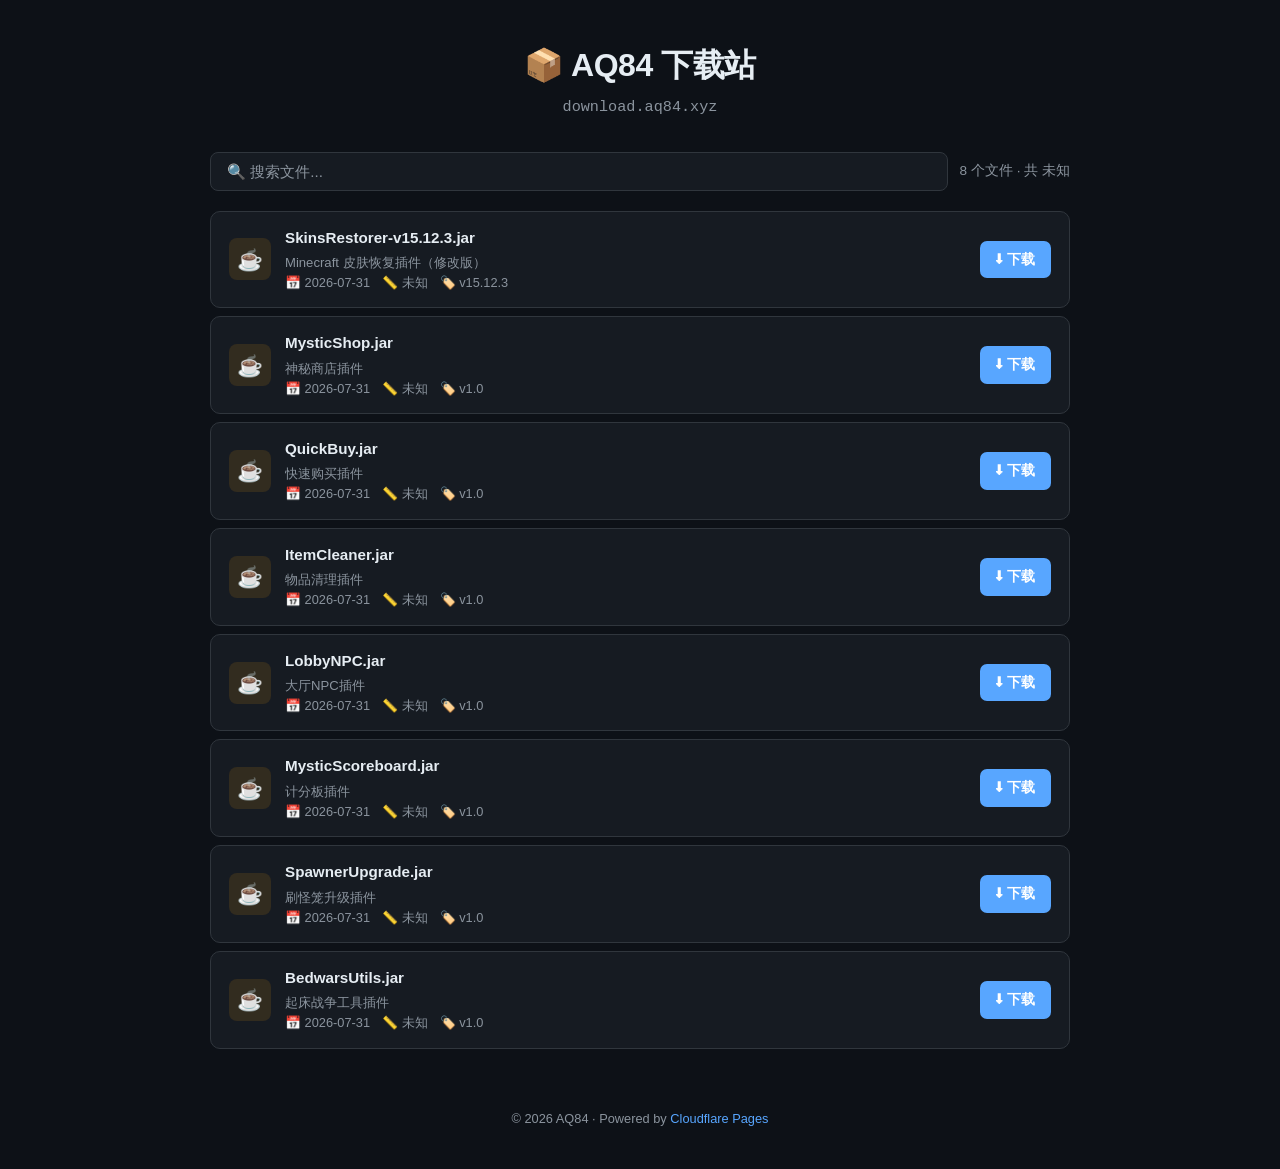
==== index.html @ c32b6245 "初始化 AQ84 下载站 - Cloudflare Pages 纯静态" ====
<!DOCTYPE html>
<html lang="zh-CN">
<head>
    <meta charset="UTF-8">
    <meta name="viewport" content="width=device-width, initial-scale=1.0">
    <title>AQ84 Download</title>
    <link rel="stylesheet" href="style.css">
</head>
<body>
    <div class="container">
        <header>
            <h1>📦 AQ84 下载站</h1>
            <p class="subtitle">download.aq84.xyz</p>
        </header>

        <div class="toolbar">
            <input type="text" id="search" placeholder="🔍 搜索文件..." autocomplete="off">
            <div class="stats">
                <span id="fileCount">0</span> 个文件 · 共 <span id="totalSize">0</span>
            </div>
        </div>

        <div id="fileList" class="file-list">
            <div class="loading">加载中...</div>
        </div>

        <footer>
            <p>© 2026 AQ84 · Powered by <a href="https://pages.cloudflare.com" target="_blank">Cloudflare Pages</a></p>
        </footer>
    </div>

    <script src="app.js"></script>
</body>
</html>
---- style.css ----
* {
    margin: 0;
    padding: 0;
    box-sizing: border-box;
}

:root {
    --bg: #0d1117;
    --bg-card: #161b22;
    --bg-hover: #1c2333;
    --border: #30363d;
    --text: #e6edf3;
    --text-dim: #8b949e;
    --accent: #58a6ff;
    --accent-hover: #79c0ff;
    --danger: #f85149;
    --green: #3fb950;
    --orange: #d2991d;
}

body {
    font-family: -apple-system, BlinkMacSystemFont, "Segoe UI", Roboto, "Helvetica Neue", Arial, "Noto Sans SC", sans-serif;
    background: var(--bg);
    color: var(--text);
    min-height: 100vh;
    line-height: 1.6;
}

.container {
    max-width: 900px;
    margin: 0 auto;
    padding: 40px 20px 20px;
}

/* Header */
header {
    text-align: center;
    margin-bottom: 32px;
}

header h1 {
    font-size: 2rem;
    font-weight: 700;
    margin-bottom: 4px;
    letter-spacing: -0.5px;
}

.subtitle {
    color: var(--text-dim);
    font-size: 0.95rem;
    font-family: "SF Mono", "Fira Code", "Consolas", monospace;
}

/* Toolbar */
.toolbar {
    display: flex;
    gap: 12px;
    margin-bottom: 20px;
    align-items: center;
    flex-wrap: wrap;
}

#search {
    flex: 1;
    min-width: 200px;
    padding: 10px 16px;
    background: var(--bg-card);
    border: 1px solid var(--border);
    border-radius: 8px;
    color: var(--text);
    font-size: 0.95rem;
    outline: none;
    transition: border-color 0.2s;
}

#search:focus {
    border-color: var(--accent);
}

#search::placeholder {
    color: var(--text-dim);
}

.stats {
    color: var(--text-dim);
    font-size: 0.85rem;
    white-space: nowrap;
}

/* File List */
.file-list {
    display: flex;
    flex-direction: column;
    gap: 8px;
}

.loading, .empty {
    text-align: center;
    padding: 60px 20px;
    color: var(--text-dim);
    font-size: 1rem;
}

/* File Card */
.file-card {
    display: flex;
    align-items: center;
    gap: 14px;
    padding: 14px 18px;
    background: var(--bg-card);
    border: 1px solid var(--border);
    border-radius: 10px;
    transition: all 0.15s ease;
    text-decoration: none;
    color: var(--text);
}

.file-card:hover {
    background: var(--bg-hover);
    border-color: var(--accent);
    transform: translateX(2px);
}

.file-icon {
    width: 42px;
    height: 42px;
    border-radius: 8px;
    display: flex;
    align-items: center;
    justify-content: center;
    font-size: 1.3rem;
    flex-shrink: 0;
}

.file-icon.jar  { background: #f59e0b20; }
.file-icon.zip  { background: #8b5cf620; }
.file-icon.exe  { background: #3b82f620; }
.file-icon.pdf  { background: #ef444420; }
.file-icon.img  { background: #10b98120; }
.file-icon.other{ background: #6b728020; }

.file-info {
    flex: 1;
    min-width: 0;
}

.file-name {
    font-weight: 600;
    font-size: 0.95rem;
    white-space: nowrap;
    overflow: hidden;
    text-overflow: ellipsis;
    margin-bottom: 2px;
}

.file-meta {
    font-size: 0.8rem;
    color: var(--text-dim);
    display: flex;
    gap: 12px;
    flex-wrap: wrap;
}

.file-meta span {
    display: inline-flex;
    align-items: center;
    gap: 4px;
}

.file-desc {
    font-size: 0.82rem;
    color: var(--text-dim);
    margin-top: 2px;
    white-space: nowrap;
    overflow: hidden;
    text-overflow: ellipsis;
}

.dl-btn {
    display: inline-flex;
    align-items: center;
    gap: 6px;
    padding: 8px 16px;
    background: var(--accent);
    color: #fff;
    border: none;
    border-radius: 7px;
    font-size: 0.85rem;
    font-weight: 600;
    cursor: pointer;
    transition: all 0.15s ease;
    white-space: nowrap;
    flex-shrink: 0;
    text-decoration: none;
}

.dl-btn:hover {
    background: var(--accent-hover);
    transform: scale(1.03);
}

.dl-btn:active {
    transform: scale(0.97);
}

/* Responsive */
@media (max-width: 600px) {
    .container {
        padding: 20px 12px 12px;
    }
    header h1 {
        font-size: 1.5rem;
    }
    .file-card {
        padding: 12px 14px;
        gap: 10px;
    }
    .file-icon {
        width: 36px;
        height: 36px;
        font-size: 1.1rem;
    }
    .file-meta {
        gap: 8px;
        font-size: 0.75rem;
    }
    .dl-btn {
        padding: 6px 12px;
        font-size: 0.8rem;
    }
}

/* Footer */
footer {
    text-align: center;
    margin-top: 40px;
    padding: 20px;
    color: var(--text-dim);
    font-size: 0.8rem;
}

footer a {
    color: var(--accent);
    text-decoration: none;
}

footer a:hover {
    text-decoration: underline;
}

/* Copy link toast */
.toast {
    position: fixed;
    bottom: 24px;
    left: 50%;
    transform: translateX(-50%);
    background: var(--green);
    color: #fff;
    padding: 10px 24px;
    border-radius: 8px;
    font-size: 0.9rem;
    font-weight: 600;
    z-index: 1000;
    animation: toastIn 0.3s ease, toastOut 0.3s ease 2s forwards;
    pointer-events: none;
}

@keyframes toastIn {
    from { opacity: 0; transform: translateX(-50%) translateY(10px); }
    to   { opacity: 1; transform: translateX(-50%) translateY(0); }
}

@keyframes toastOut {
    from { opacity: 1; }
    to   { opacity: 0; }
}
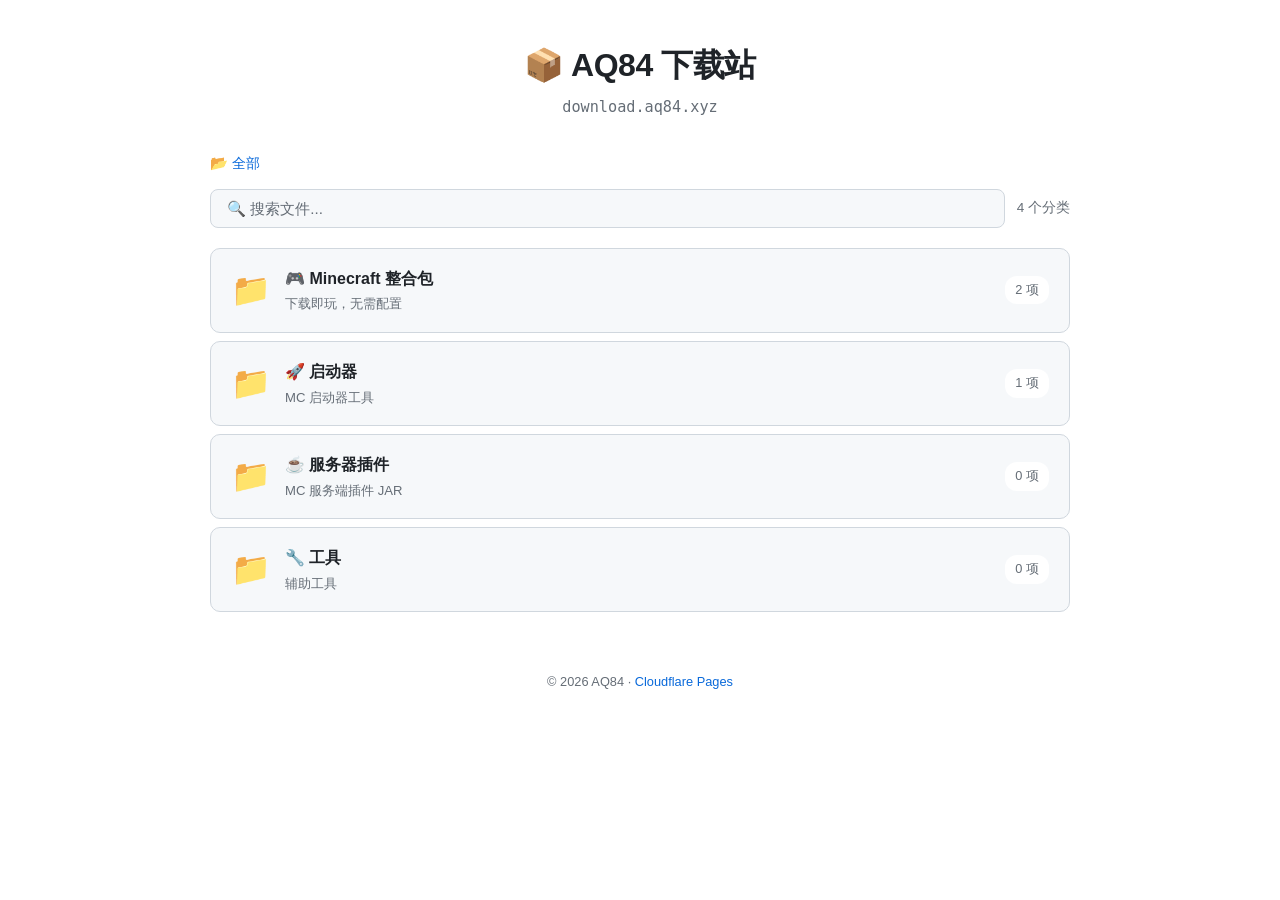
==== commit ad6193cd: "重构下载站：文件夹分类浏览 + 面包屑导航" ====
--- a/index.html
+++ b/index.html
@@ -13,22 +13,19 @@
             <p class="subtitle">download.aq84.xyz</p>
         </header>
 
+        <div id="breadcrumb" class="breadcrumb"></div>
+
         <div class="toolbar">
             <input type="text" id="search" placeholder="🔍 搜索文件..." autocomplete="off">
-            <div class="stats">
-                <span id="fileCount">0</span> 个文件 · 共 <span id="totalSize">0</span>
-            </div>
+            <span id="resultInfo" class="stats"></span>
         </div>
 
-        <div id="fileList" class="file-list">
-            <div class="loading">加载中...</div>
-        </div>
+        <div id="content"></div>
 
         <footer>
-            <p>© 2026 AQ84 · Powered by <a href="https://pages.cloudflare.com" target="_blank">Cloudflare Pages</a></p>
+            <p>© 2026 AQ84 · <a href="https://pages.cloudflare.com" target="_blank">Cloudflare Pages</a></p>
         </footer>
     </div>
-
     <script src="app.js"></script>
 </body>
 </html>
--- a/style.css
+++ b/style.css
@@ -5,17 +5,17 @@
 }
 
 :root {
-    --bg: #0d1117;
-    --bg-card: #161b22;
-    --bg-hover: #1c2333;
-    --border: #30363d;
-    --text: #e6edf3;
-    --text-dim: #8b949e;
-    --accent: #58a6ff;
-    --accent-hover: #79c0ff;
-    --danger: #f85149;
-    --green: #3fb950;
-    --orange: #d2991d;
+    --bg: #ffffff;
+    --bg-card: #f6f8fa;
+    --bg-hover: #eef0f4;
+    --border: #d0d7de;
+    --text: #1f2328;
+    --text-dim: #656d76;
+    --accent: #0969da;
+    --accent-hover: #0550ae;
+    --danger: #cf222e;
+    --green: #1a7f37;
+    --orange: #bf8700;
 }
 
 body {
@@ -203,6 +203,260 @@
     transform: scale(0.97);
 }
 
+/* Breadcrumb */
+.breadcrumb {
+    margin-bottom: 14px;
+    font-size: 0.9rem;
+    color: var(--text-dim);
+    min-height: 22px;
+}
+
+.bc-home, .bc-link {
+    color: var(--accent);
+    cursor: pointer;
+}
+.bc-link:hover { text-decoration: underline; }
+.bc-sep { margin: 0 6px; color: var(--text-dim); }
+.bc-current { color: var(--text); font-weight: 600; }
+
+/* Folder Cards */
+.folder-card {
+    display: flex;
+    align-items: center;
+    gap: 14px;
+    padding: 16px 20px;
+    background: var(--bg-card);
+    border: 1px solid var(--border);
+    border-radius: 10px;
+    margin-bottom: 8px;
+    cursor: pointer;
+    transition: all 0.15s;
+}
+.folder-card:hover {
+    border-color: var(--accent);
+    background: var(--bg-hover);
+    transform: translateX(2px);
+}
+.folder-icon { font-size: 2rem; }
+.folder-info { flex: 1; min-width: 0; }
+.folder-name { font-weight: 700; font-size: 1rem; margin-bottom: 2px; }
+.folder-desc { font-size: 0.82rem; color: var(--text-dim); white-space: nowrap; overflow: hidden; text-overflow: ellipsis; }
+.folder-count {
+    font-size: 0.8rem;
+    color: var(--text-dim);
+    background: var(--bg);
+    padding: 4px 10px;
+    border-radius: 12px;
+    flex-shrink: 0;
+}
+
+/* Section title */
+.section-title {
+    font-size: 0.85rem;
+    color: var(--text-dim);
+    text-transform: uppercase;
+    letter-spacing: 0.5px;
+    padding: 16px 0 8px 4px;
+}
+
+/* Package Card */
+.pkg-card {
+    background: var(--bg-card);
+    border: 1px solid var(--border);
+    border-radius: 10px;
+    margin-bottom: 8px;
+    overflow: hidden;
+    transition: border-color 0.2s;
+}
+
+.pkg-card:hover {
+    border-color: var(--accent);
+}
+
+.pkg-header {
+    display: flex;
+    align-items: center;
+    gap: 14px;
+    padding: 16px 18px;
+    cursor: pointer;
+    user-select: none;
+}
+
+.pkg-header:hover {
+    background: var(--bg-hover);
+}
+
+.pkg-icon {
+    font-size: 2rem;
+    flex-shrink: 0;
+}
+
+.pkg-info {
+    flex: 1;
+    min-width: 0;
+}
+
+.pkg-name {
+    font-weight: 700;
+    font-size: 1.05rem;
+    margin-bottom: 4px;
+}
+
+.pkg-meta {
+    font-size: 0.8rem;
+    color: var(--text-dim);
+    display: flex;
+    gap: 14px;
+    flex-wrap: wrap;
+    margin-bottom: 2px;
+}
+
+.pkg-desc {
+    font-size: 0.82rem;
+    color: var(--text-dim);
+    white-space: nowrap;
+    overflow: hidden;
+    text-overflow: ellipsis;
+}
+
+.pkg-toggle {
+    font-size: 1.2rem;
+    color: var(--text-dim);
+    transition: transform 0.2s;
+    flex-shrink: 0;
+}
+
+.pkg-card.open .pkg-toggle {
+    transform: rotate(90deg);
+}
+
+.pkg-card.open .pkg-header {
+    border-bottom: 1px solid var(--border);
+}
+
+/* Parts section */
+.pkg-parts {
+    display: none;
+    padding: 12px 18px 16px;
+}
+
+.pkg-card.open .pkg-parts {
+    display: block;
+}
+
+/* URL package (direct download) */
+.pkg-card.url-pkg .pkg-header {
+    cursor: default;
+}
+
+.pkg-card.url-pkg .pkg-header:hover {
+    background: var(--bg-card);
+}
+
+.pkg-notes {
+    font-size: 0.8rem;
+    color: var(--orange);
+    margin-top: 4px;
+    white-space: nowrap;
+    overflow: hidden;
+    text-overflow: ellipsis;
+}
+
+.merge-hint {
+    display: flex;
+    align-items: center;
+    gap: 10px;
+    background: #f0f2f5;
+    border: 1px solid var(--border);
+    border-radius: 7px;
+    padding: 10px 14px;
+    margin-bottom: 14px;
+    flex-wrap: wrap;
+}
+
+.merge-cmd {
+    flex: 1;
+    min-width: 0;
+}
+
+.merge-label {
+    font-size: 0.8rem;
+    color: var(--text-dim);
+    display: block;
+    margin-bottom: 4px;
+}
+
+.merge-cmd code {
+    font-size: 0.75rem;
+    color: var(--orange);
+    word-break: break-all;
+    font-family: "SF Mono", "Fira Code", "Consolas", monospace;
+}
+
+.copy-btn {
+    padding: 6px 14px;
+    background: var(--border);
+    color: var(--text);
+    border: none;
+    border-radius: 6px;
+    font-size: 0.8rem;
+    cursor: pointer;
+    white-space: nowrap;
+    flex-shrink: 0;
+    transition: background 0.15s;
+}
+
+.copy-btn:hover {
+    background: #475569;
+}
+
+/* Parts grid */
+.parts-grid {
+    display: grid;
+    grid-template-columns: repeat(auto-fill, minmax(200px, 1fr));
+    gap: 6px;
+}
+
+.part-item {
+    display: flex;
+    align-items: center;
+    gap: 8px;
+    padding: 8px 12px;
+    background: #ffffff;
+    border: 1px solid var(--border);
+    border-radius: 6px;
+    text-decoration: none;
+    color: var(--text);
+    transition: all 0.15s;
+    font-size: 0.82rem;
+}
+
+.part-item:hover {
+    border-color: var(--accent);
+    background: var(--bg-hover);
+}
+
+.part-num {
+    color: var(--text-dim);
+    font-family: "SF Mono", "Fira Code", "Consolas", monospace;
+    font-size: 0.75rem;
+    min-width: 24px;
+}
+
+.part-name {
+    flex: 1;
+    overflow: hidden;
+    text-overflow: ellipsis;
+    white-space: nowrap;
+    font-family: "SF Mono", "Fira Code", "Consolas", monospace;
+    font-size: 0.78rem;
+}
+
+.part-dl {
+    color: var(--accent);
+    flex-shrink: 0;
+}
+
 /* Responsive */
 @media (max-width: 600px) {
     .container {
@@ -227,6 +481,20 @@
     .dl-btn {
         padding: 6px 12px;
         font-size: 0.8rem;
+    }
+    .pkg-header {
+        padding: 12px 14px;
+        gap: 10px;
+    }
+    .pkg-name {
+        font-size: 0.95rem;
+    }
+    .pkg-meta {
+        gap: 8px;
+        font-size: 0.75rem;
+    }
+    .parts-grid {
+        grid-template-columns: repeat(auto-fill, minmax(150px, 1fr));
     }
 }
 
